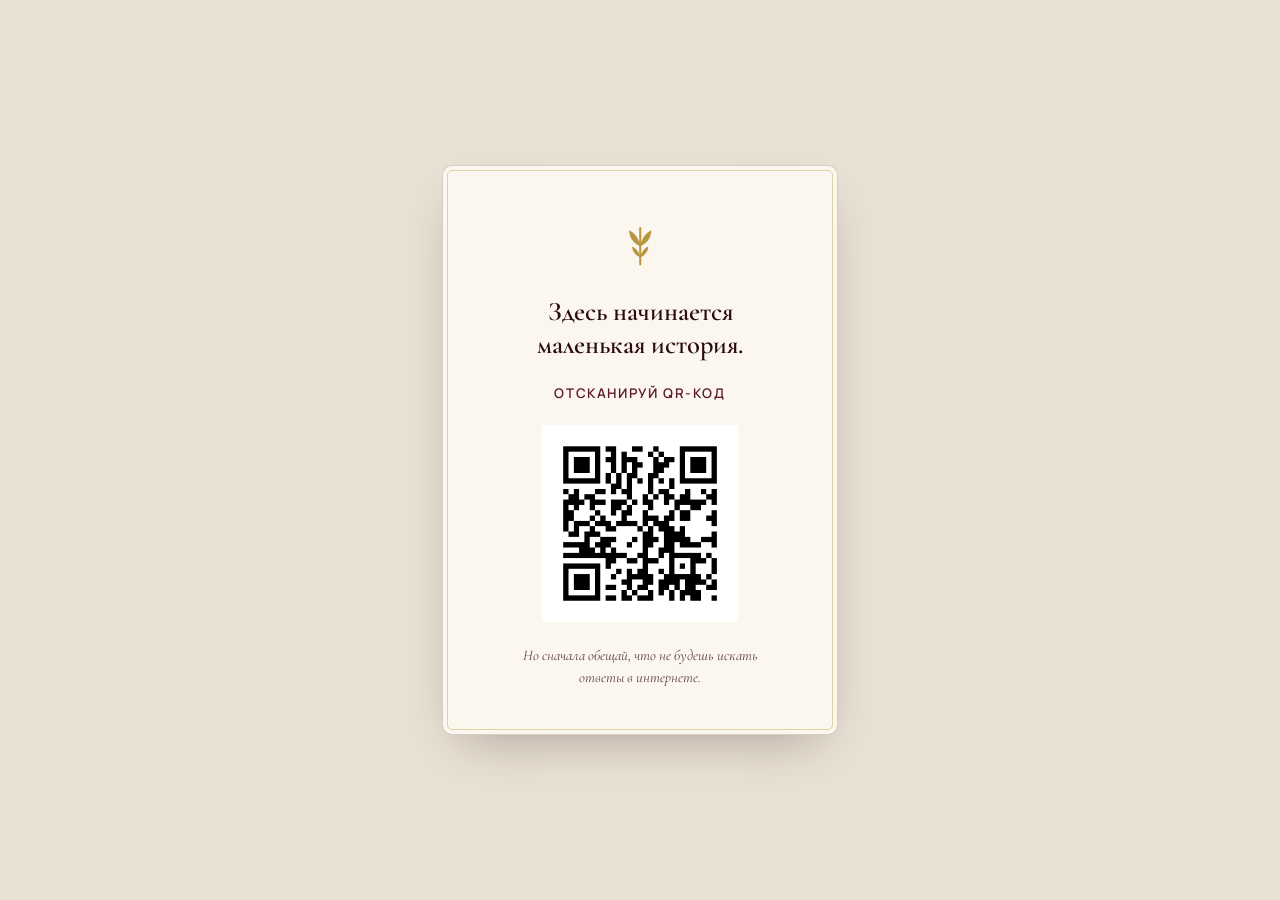
==== card.html @ 9a577552 "Add QR code, printable card, README" ====
<!DOCTYPE html>
<html lang="ru">
<head>
  <meta charset="UTF-8">
  <meta name="viewport" content="width=device-width, initial-scale=1.0">
  <title>Карточка для печати</title>
  <link rel="preconnect" href="https://fonts.googleapis.com">
  <link rel="preconnect" href="https://fonts.gstatic.com" crossorigin>
  <link href="https://fonts.googleapis.com/css2?family=Cormorant+Garamond:ital,wght@0,500;0,600;1,500&family=Manrope:wght@400;500;600&display=swap" rel="stylesheet">
  <style>
    :root {
      --burgundy-900: #2b0a12;
      --cherry-700: #5c1a2a;
      --cream-50: #fbf7ef;
      --ink-soft: #5f3d46;
      --gold: #b8963f;
    }
    * { box-sizing: border-box; margin: 0; }
    body {
      font-family: "Manrope", sans-serif;
      background: #e9e2d4;
      color: var(--burgundy-900);
      display: flex;
      align-items: center;
      justify-content: center;
      min-height: 100vh;
      padding: 24px;
    }
    .card {
      width: 105mm;
      min-height: 148mm;
      background: var(--cream-50);
      border: 1px solid rgba(92, 26, 42, 0.2);
      outline: 1px solid rgba(184, 150, 63, 0.4);
      outline-offset: -6px;
      border-radius: 10px;
      box-shadow: 0 20px 50px -20px rgba(43, 10, 18, 0.35);
      display: flex;
      flex-direction: column;
      align-items: center;
      justify-content: center;
      text-align: center;
      padding: 12mm 10mm;
      gap: 6mm;
    }
    .card svg { width: 16mm; color: var(--gold); }
    .card h1 {
      font-family: "Cormorant Garamond", serif;
      font-weight: 600;
      font-size: 20pt;
      line-height: 1.25;
    }
    .card .scan {
      font-size: 10pt;
      letter-spacing: 0.12em;
      text-transform: uppercase;
      color: var(--cherry-700);
      font-weight: 600;
    }
    .card img { width: 52mm; height: 52mm; }
    .card .promise {
      font-family: "Cormorant Garamond", serif;
      font-style: italic;
      font-size: 11pt;
      color: var(--ink-soft);
      max-width: 70mm;
      line-height: 1.5;
    }
    @media print {
      body { background: none; padding: 0; }
      .card { box-shadow: none; width: 105mm; min-height: 148mm; }
    }
    @page { size: A6 portrait; margin: 0; }
  </style>
</head>
<body>
  <div class="card">
    <svg viewBox="0 0 60 60" fill="none" aria-hidden="true">
      <path d="M30 52 C30 40, 30 30, 30 16" stroke="currentColor" stroke-width="2" stroke-linecap="round"/>
      <path d="M30 34 C23 31, 19 25, 19 18 C25 21, 29 27, 30 34" fill="currentColor"/>
      <path d="M30 34 C37 31, 41 25, 41 18 C35 21, 31 27, 30 34" fill="currentColor"/>
      <path d="M30 45 C25 43, 22 39, 22 34 C26 36, 29 40, 30 45" fill="currentColor"/>
      <path d="M30 45 C35 43, 38 39, 38 34 C34 36, 31 40, 30 45" fill="currentColor"/>
    </svg>
    <h1>Здесь начинается<br>маленькая история.</h1>
    <p class="scan">Отсканируй QR-код</p>
    <img src="qr-code.png" alt="QR-код ведёт на сайт с маленькой историей">
    <p class="promise">Но сначала обещай, что не будешь искать ответы в интернете.</p>
  </div>
</body>
</html>
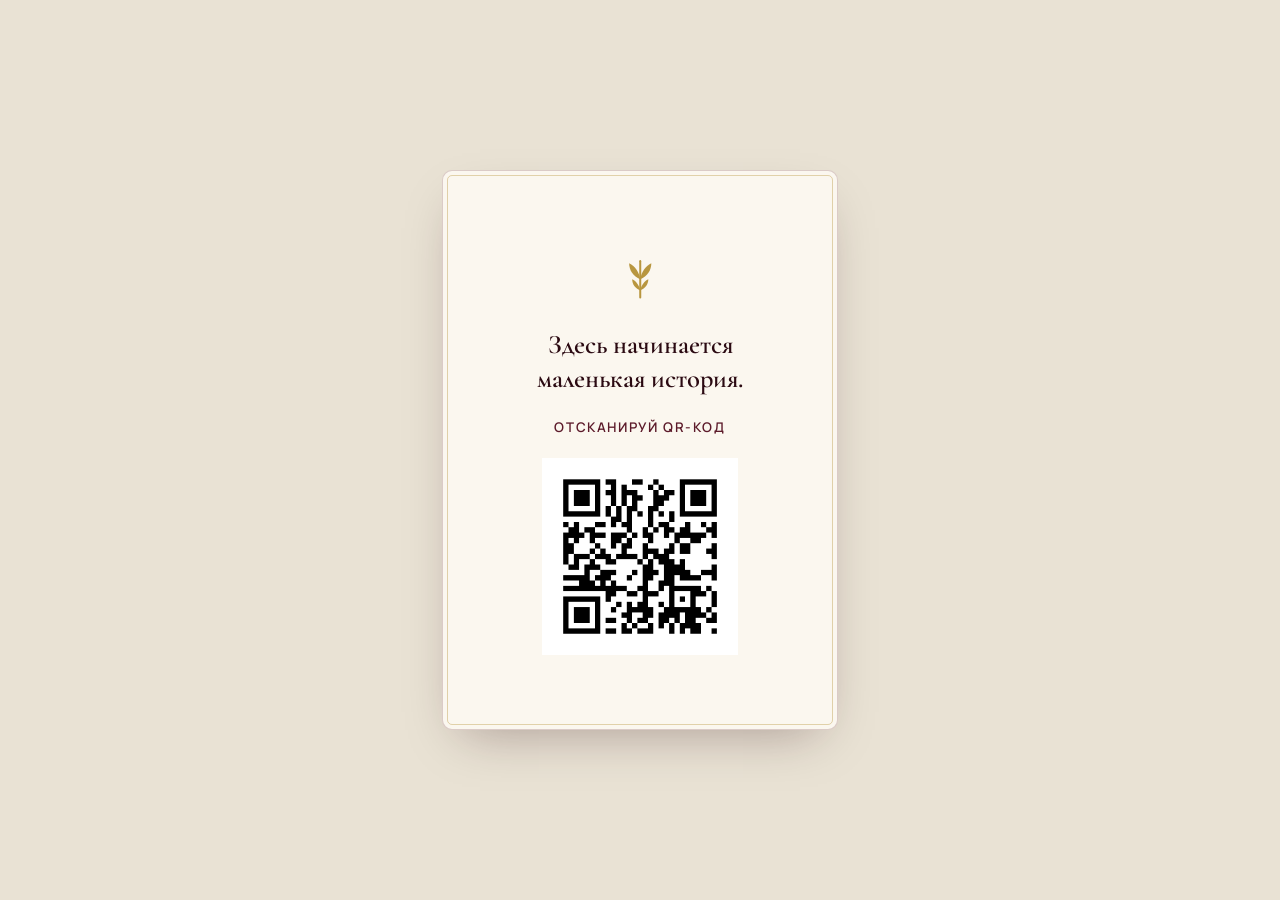
==== commit aaeab6f7: "[-] удалил ненужный текст" ====
--- a/card.html
+++ b/card.html
@@ -58,14 +58,6 @@
       font-weight: 600;
     }
     .card img { width: 52mm; height: 52mm; }
-    .card .promise {
-      font-family: "Cormorant Garamond", serif;
-      font-style: italic;
-      font-size: 11pt;
-      color: var(--ink-soft);
-      max-width: 70mm;
-      line-height: 1.5;
-    }
     @media print {
       body { background: none; padding: 0; }
       .card { box-shadow: none; width: 105mm; min-height: 148mm; }
@@ -85,7 +77,6 @@
     <h1>Здесь начинается<br>маленькая история.</h1>
     <p class="scan">Отсканируй QR-код</p>
     <img src="qr-code.png" alt="QR-код ведёт на сайт с маленькой историей">
-    <p class="promise">Но сначала обещай, что не будешь искать ответы в интернете.</p>
   </div>
 </body>
 </html>
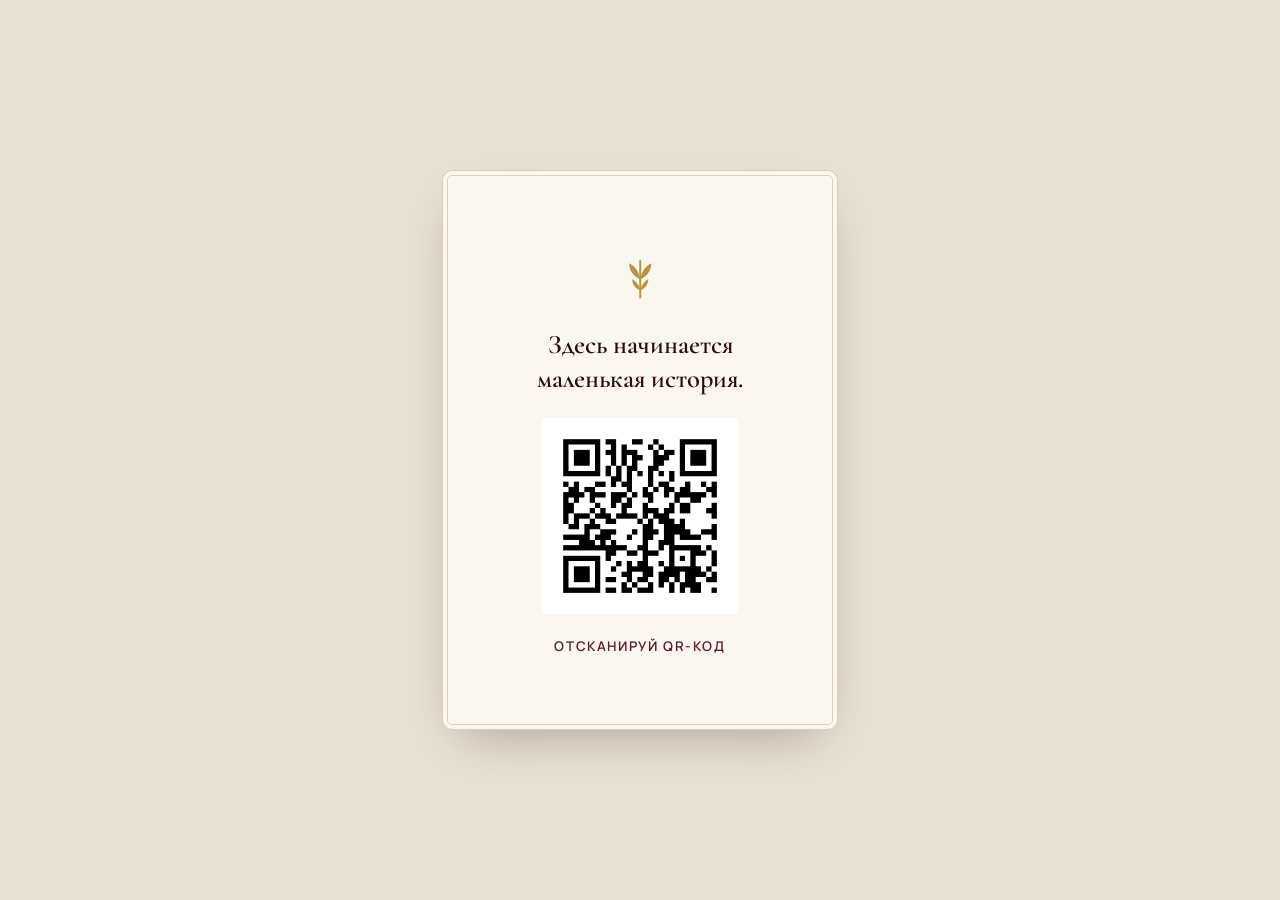
==== commit db54bab5: "[-] удалил ненужный текст" ====
--- a/card.html
+++ b/card.html
@@ -75,8 +75,8 @@
       <path d="M30 45 C35 43, 38 39, 38 34 C34 36, 31 40, 30 45" fill="currentColor"/>
     </svg>
     <h1>Здесь начинается<br>маленькая история.</h1>
+    <img src="qr-code.png" alt="QR-код ведёт на сайт с маленькой историей">
     <p class="scan">Отсканируй QR-код</p>
-    <img src="qr-code.png" alt="QR-код ведёт на сайт с маленькой историей">
   </div>
 </body>
 </html>
